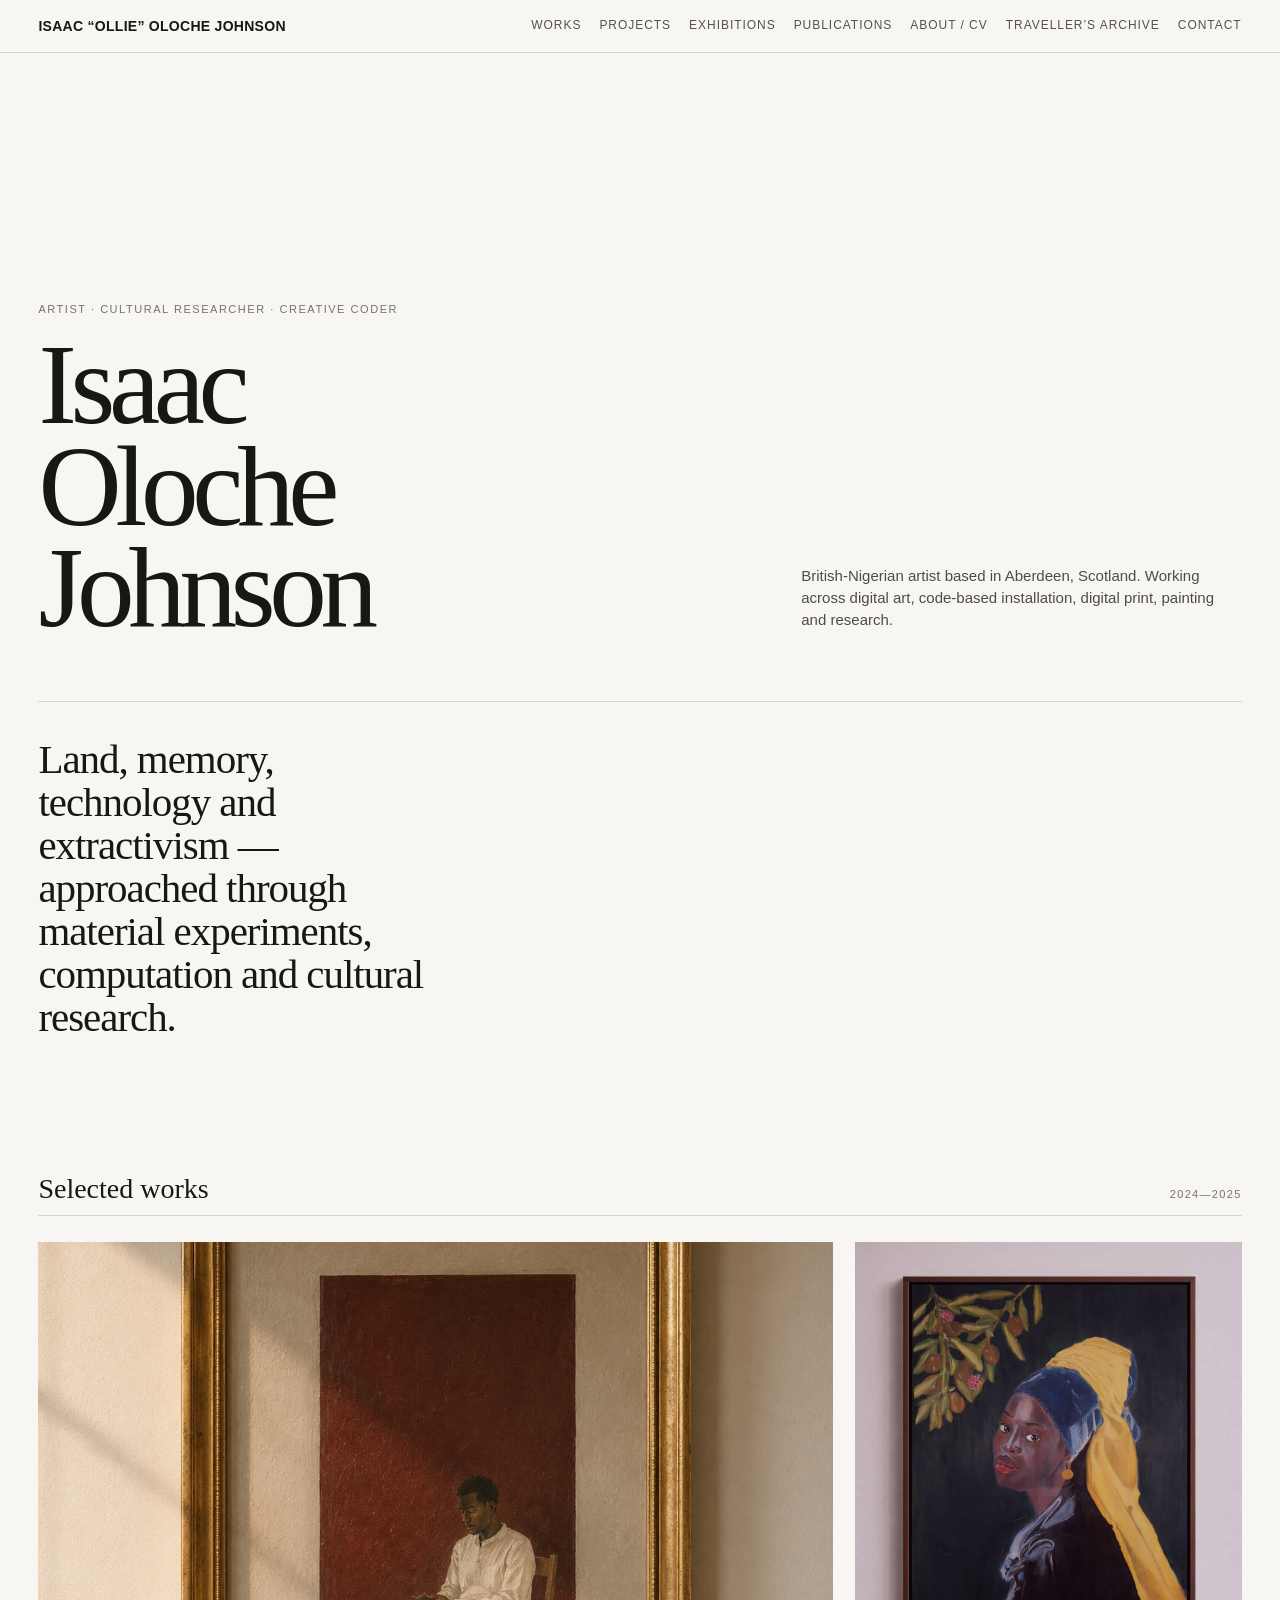
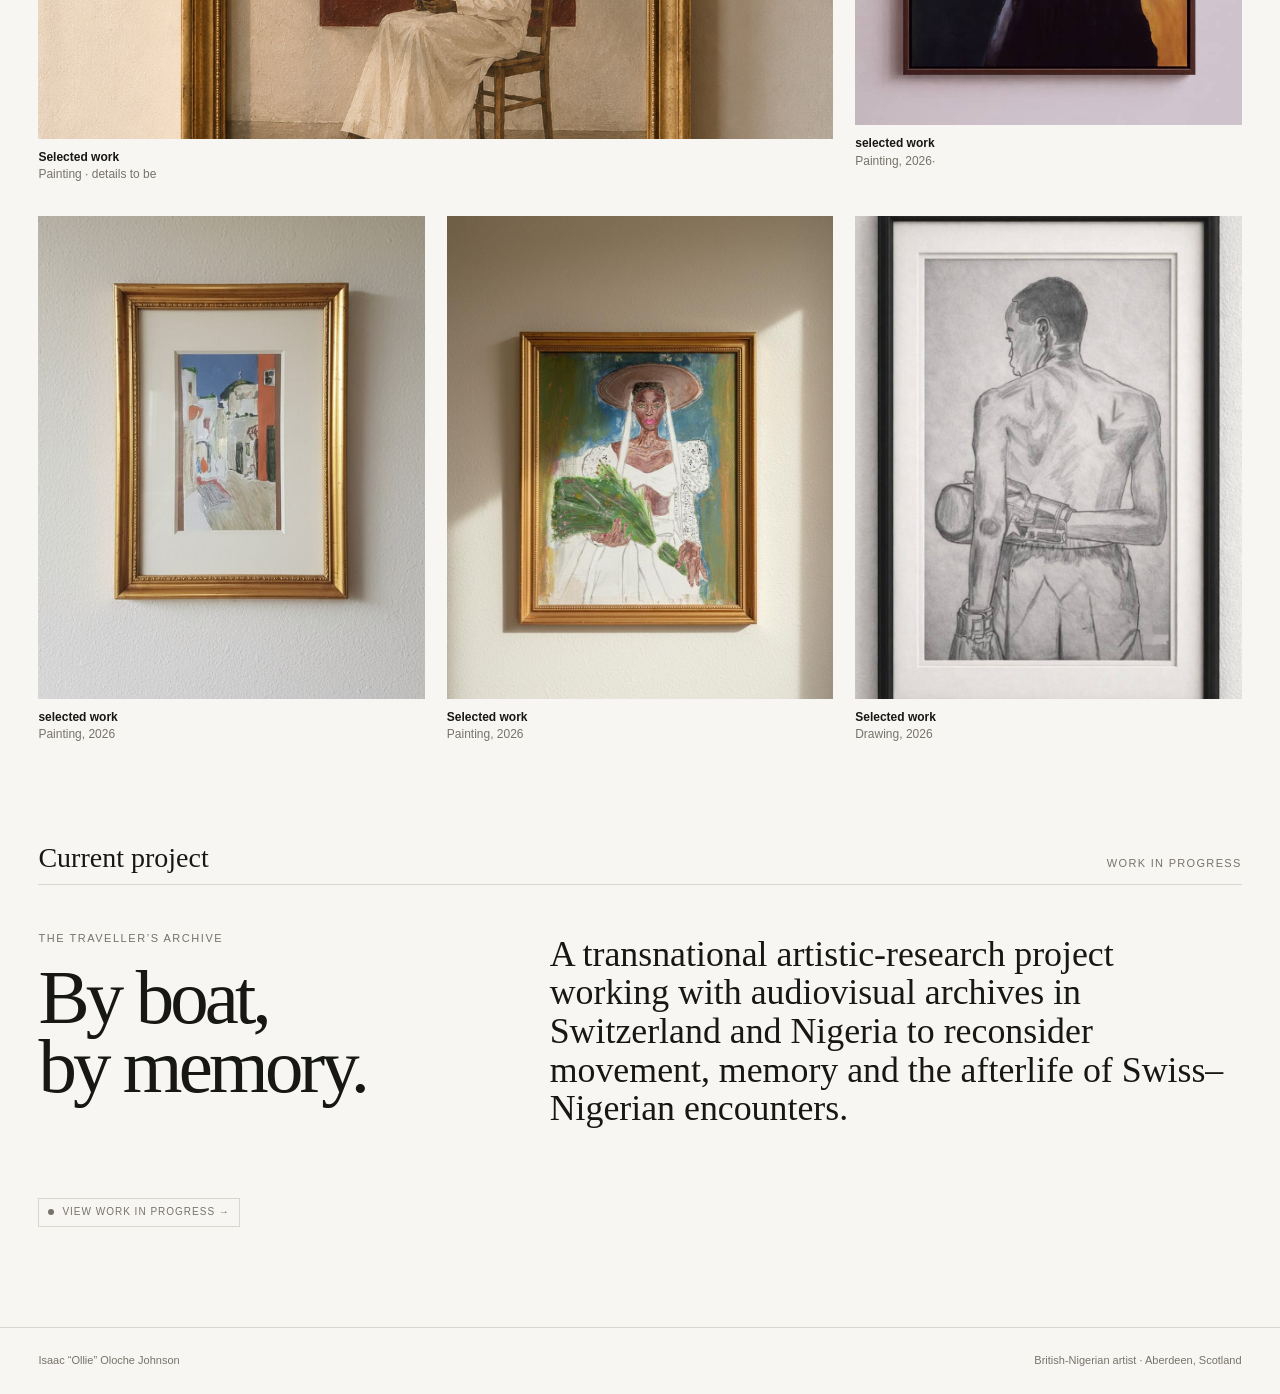
==== index.html @ 5d6c72b5 "Add files via upload" ====
<!doctype html>
<html lang="en">

<head>
    <meta charset="utf-8">
    <meta name="viewport" content="width=device-width,initial-scale=1">
    <title>Works — Ollie</title>
    <meta name="description"
        content="Selected works and projects by British-Nigerian artist Isaac “Ollie” Oloche Johnson.">
    <link rel="stylesheet" href="assets/css/site.css">
</head>

<body>
    <header class="site-header">
        <nav class="nav">
            <a class="brand" href="index.html">ISAAC “OLLIE” OLOCHE JOHNSON</a>
            <div class="menu">
                <a href="index.html">Works</a><a href="projects.html">Projects</a><a
                    href="exhibitions.html">Exhibitions</a>
                <a href="publications.html">Publications</a><a href="about.html">About / CV</a><a
                    href="travellers-archive.html">Traveller’s Archive</a><a href="contact.html">Contact</a>
            </div>
        </nav>
    </header>
    <main>
        <section class="hero">
            <div>
                <p class="kicker">Artist · Cultural researcher · Creative coder</p>
                <h1>Isaac<br>Oloche<br>Johnson</h1>
            </div>
            <div class="hero-note">British-Nigerian artist based in Aberdeen, Scotland. Working across digital art,
                code-based installation, digital print, painting and research.</div>
        </section>
        <section class="intro reveal">
            <p>Land, memory, technology and extractivism — approached through material experiments, computation and
                cultural research.</p>
        </section>
        <div class="section-head">
            <h2>Selected works</h2><span>2024—2025</span>
        </div>
        <section class="work-grid">
            <article class="work-card wide reveal"><a href="#" data-lightbox="assets/images/selected-5.png"><img
                        src="assets/images/selected-5.png" alt="Selected work"></a>
                <div class="meta"><strong>Selected work</strong><br><span class="sub">Painting · details to be
                    </span></div>
            </article>
            <article class="work-card  reveal"><a href="#" data-lightbox="assets/images/selected-1.jpg"><img
                        src="assets/images/selected-1.jpg" alt="Selected work"></a>
                <div class="meta"><strong>selected work</strong><br><span class="sub">Painting, 2026·
                    </span></div>
            </article>
            <article class="work-card  reveal"><a href="dreaming-new-worlds.html"
                    data-lightbox="assets/images/selected-3.jpg"><img src="assets/images/selected-3.jpg"
                        alt="Selected work"></a>
                <div class="meta"><strong>selected work</strong><br><span class="sub">Painting, 2026
                    </span></div>
            </article>
            <article class="work-card  reveal"><a href="#" data-lightbox="assets/images/selected-2.jpg"><img
                        src="assets/images/selected-2.jpg" alt="Selected work"></a>
                <div class="meta"><strong>Selected work</strong><br><span class="sub">Painting, 2026
                    </span></div>
            </article>
            <article class="work-card  reveal"><a href="#" data-lightbox="assets/images/selected-4.jpg"><img
                        src="assets/images/selected-4.jpg" alt="Selected work"></a>
                <div class="meta"><strong>Selected work</strong><br><span class="sub">Drawing, 2026
                    </span></div>
            </article>
        </section>
        <div class="section-head">
            <h2>Current project</h2><span>Work in progress</span>
        </div>
        <section class="page-hero reveal" style="border-bottom:0;padding-top:20px">
            <div>
                <p class="kicker">The Traveller’s Archive</p>
                <h2 style="font:400 clamp(42px,6vw,88px)/.9 Georgia,serif;letter-spacing:-.05em;margin:0">By boat,<br>by
                    memory.</h2>
            </div>
            <div class="lead">A transnational artistic-research project working with audiovisual archives in Switzerland
                and Nigeria to reconsider movement, memory and the afterlife of Swiss–Nigerian encounters.</div>
        </section>
        <div style="padding:20px 0 0"><a class="status" href="travellers-archive.html">View work in progress →</a></div>
    </main>
    <footer class="footer"><span>Isaac “Ollie” Oloche Johnson</span><span>British-Nigerian artist · Aberdeen,
            Scotland</span></footer>
    <div class="lightbox"><button class="close" aria-label="Close">×</button><img alt=""></div>
    <script src="assets/js/site.js"></script>
</body>

</html>
---- assets/css/site.css ----
:root{
  --bg:#f7f6f2; --paper:#fbfaf7; --ink:#171715; --muted:#77736b;
  --line:#d9d6cf; --accent:#9d160f; --max:1480px; --pad:clamp(18px,3vw,48px);
}
*{box-sizing:border-box}
html{scroll-behavior:smooth}
body{margin:0;background:var(--bg);color:var(--ink);font-family:Arial,Helvetica,sans-serif;line-height:1.45}
a{color:inherit;text-decoration:none}
img{display:block;max-width:100%}
.site-header{position:sticky;top:0;z-index:50;background:rgba(247,246,242,.94);backdrop-filter:blur(12px);border-bottom:1px solid var(--line)}
.nav{max-width:var(--max);margin:auto;padding:16px var(--pad);display:flex;align-items:center;justify-content:space-between;gap:24px}
.brand{font-size:14px;letter-spacing:.02em;font-weight:700;white-space:nowrap}
.menu{display:flex;flex-wrap:wrap;justify-content:flex-end;gap:18px;font-size:12px;text-transform:uppercase;letter-spacing:.08em}
.menu a{color:#55524c}.menu a:hover,.menu a.active{color:var(--ink)}
main{max-width:var(--max);margin:auto;padding:0 var(--pad) 100px}
.hero{min-height:72vh;display:grid;grid-template-columns:1.2fr .8fr;gap:8vw;align-items:end;padding:12vh 0 7vh}
.hero h1{font:400 clamp(54px,9vw,150px)/.88 Georgia,"Times New Roman",serif;letter-spacing:-.055em;margin:0}
.hero-note{max-width:430px;margin-bottom:8px;font-size:15px;color:#4f4c47}
.kicker{font-size:11px;text-transform:uppercase;letter-spacing:.14em;color:var(--muted);margin:0 0 16px}
.intro{display:grid;grid-template-columns:1fr 2fr;gap:40px;padding:36px 0;border-top:1px solid var(--line)}
.intro p{font:400 clamp(24px,3.2vw,48px)/1.05 Georgia,serif;letter-spacing:-.025em;margin:0;max-width:1000px}
.section-head{display:flex;justify-content:space-between;align-items:baseline;gap:20px;margin:100px 0 26px;border-bottom:1px solid var(--line);padding-bottom:12px}
.section-head h2{font:400 28px/1 Georgia,serif;margin:0}
.section-head span{font-size:11px;text-transform:uppercase;letter-spacing:.12em;color:var(--muted)}
.work-grid{display:grid;grid-template-columns:repeat(12,1fr);gap:32px 22px}
.work-card{grid-column:span 4}
.work-card.wide{grid-column:span 8}
.work-card.tall{grid-column:span 5}
.work-card img{width:100%;aspect-ratio:4/5;object-fit:cover;background:#e8e6df;transition:transform .6s cubic-bezier(.2,.7,.2,1)}
.work-card.wide img{aspect-ratio:16/10}.work-card.tall img{aspect-ratio:3/4}
.work-card a{display:block;overflow:hidden}.work-card:hover img{transform:scale(1.018)}
.meta{padding-top:10px;font-size:12px}.meta strong{font-weight:600}.meta .sub{color:var(--muted)}
.page-hero{padding:90px 0 50px;display:grid;grid-template-columns:1fr 1.5fr;gap:50px;border-bottom:1px solid var(--line)}
.page-hero h1{font:400 clamp(48px,7vw,105px)/.9 Georgia,serif;letter-spacing:-.05em;margin:0}
.page-hero .lead{font:400 clamp(22px,2.8vw,38px)/1.08 Georgia,serif;max-width:850px;margin:4px 0 0}
.project-intro{display:grid;grid-template-columns:1fr 2fr;gap:40px;padding:42px 0 20px}
.project-intro p{font-size:17px;max-width:760px;margin:0}
.project-gallery{display:grid;grid-template-columns:repeat(12,1fr);gap:20px;margin-top:45px}
.project-gallery figure{margin:0;grid-column:span 6}.project-gallery figure.large{grid-column:span 12}
.project-gallery img{width:100%;max-height:80vh;object-fit:cover}
figcaption{font-size:11px;color:var(--muted);padding:9px 0 20px}
.two-col{display:grid;grid-template-columns:1fr 2fr;gap:40px;padding-top:70px}
.two-col .text{max-width:760px}
.text p{font-size:16px;margin:0 0 18px}.text h3{font:400 25px/1.1 Georgia,serif;margin:35px 0 14px}
.timeline{border-top:1px solid var(--line)}
.timeline-item{display:grid;grid-template-columns:100px 1fr 1fr;gap:25px;padding:18px 0;border-bottom:1px solid var(--line);font-size:14px}
.timeline-item .year{font-weight:700}.timeline-item .place{color:var(--muted)}
.cv-grid{display:grid;grid-template-columns:1fr 2fr;gap:60px;padding-top:55px}
.cv-grid h2{font:400 28px/1 Georgia,serif;margin:0 0 20px}.cv-section{border-top:1px solid var(--line);padding:20px 0}.cv-row{display:grid;grid-template-columns:80px 1fr;gap:20px;padding:7px 0;font-size:14px}.cv-row .year{color:var(--muted)}
.press-list{border-top:1px solid var(--line)}.press{display:grid;grid-template-columns:100px 1fr auto;gap:25px;padding:22px 0;border-bottom:1px solid var(--line);align-items:start}.press small{color:var(--muted)}.press h3{font:400 22px/1.1 Georgia,serif;margin:0 0 6px}.press a{font-size:11px;text-transform:uppercase;letter-spacing:.1em}
.status{display:inline-flex;align-items:center;gap:8px;border:1px solid var(--line);padding:6px 9px;font-size:10px;text-transform:uppercase;letter-spacing:.1em;color:var(--muted)}
.status:before{content:"";width:6px;height:6px;border-radius:50%;background:currentColor}
.quote{margin:70px 0;padding:35px 0;border-top:1px solid var(--line);border-bottom:1px solid var(--line);font:400 clamp(25px,3vw,42px)/1.08 Georgia,serif;max-width:1050px}
.contact{min-height:68vh;display:grid;grid-template-columns:1fr 1fr;align-items:end;gap:50px;padding:90px 0}
.contact h1{font:400 clamp(58px,10vw,150px)/.84 Georgia,serif;letter-spacing:-.06em;margin:0}
.contact-info{font-size:15px}.contact-info p{margin:0 0 20px}.contact-info a{text-decoration:underline;text-decoration-thickness:1px;text-underline-offset:4px}
.footer{border-top:1px solid var(--line);padding:25px var(--pad);display:flex;justify-content:space-between;gap:20px;font-size:11px;color:var(--muted);max-width:100%}
.lightbox{position:fixed;inset:0;background:rgba(12,12,10,.94);display:none;align-items:center;justify-content:center;padding:30px;z-index:100}
.lightbox.open{display:flex}.lightbox img{max-width:94vw;max-height:90vh;object-fit:contain}.close{position:absolute;right:25px;top:18px;color:white;font-size:28px;background:none;border:0;cursor:pointer}
.reveal{opacity:0;transform:translateY(18px);transition:opacity .7s ease,transform .7s ease}.reveal.visible{opacity:1;transform:none}
@media(max-width:850px){
  .nav{align-items:flex-start}.menu{gap:10px 13px}
  .hero,.page-hero,.intro,.project-intro,.two-col,.cv-grid,.contact{grid-template-columns:1fr}
  .hero{min-height:62vh;padding-top:70px;gap:40px}.hero-note{max-width:600px}
  .work-card,.work-card.wide,.work-card.tall{grid-column:span 6}
  .project-gallery figure,.project-gallery figure.large{grid-column:span 12}
  .timeline-item{grid-template-columns:65px 1fr}.timeline-item .place{grid-column:2}
  .press{grid-template-columns:70px 1fr}.press>a{grid-column:2}
}
@media(max-width:560px){
  .menu{font-size:10px;max-width:250px}.brand{font-size:12px}
  main{padding-bottom:60px}.section-head{margin-top:70px}
  .work-card,.work-card.wide,.work-card.tall{grid-column:span 12}
  .footer{flex-direction:column}
}
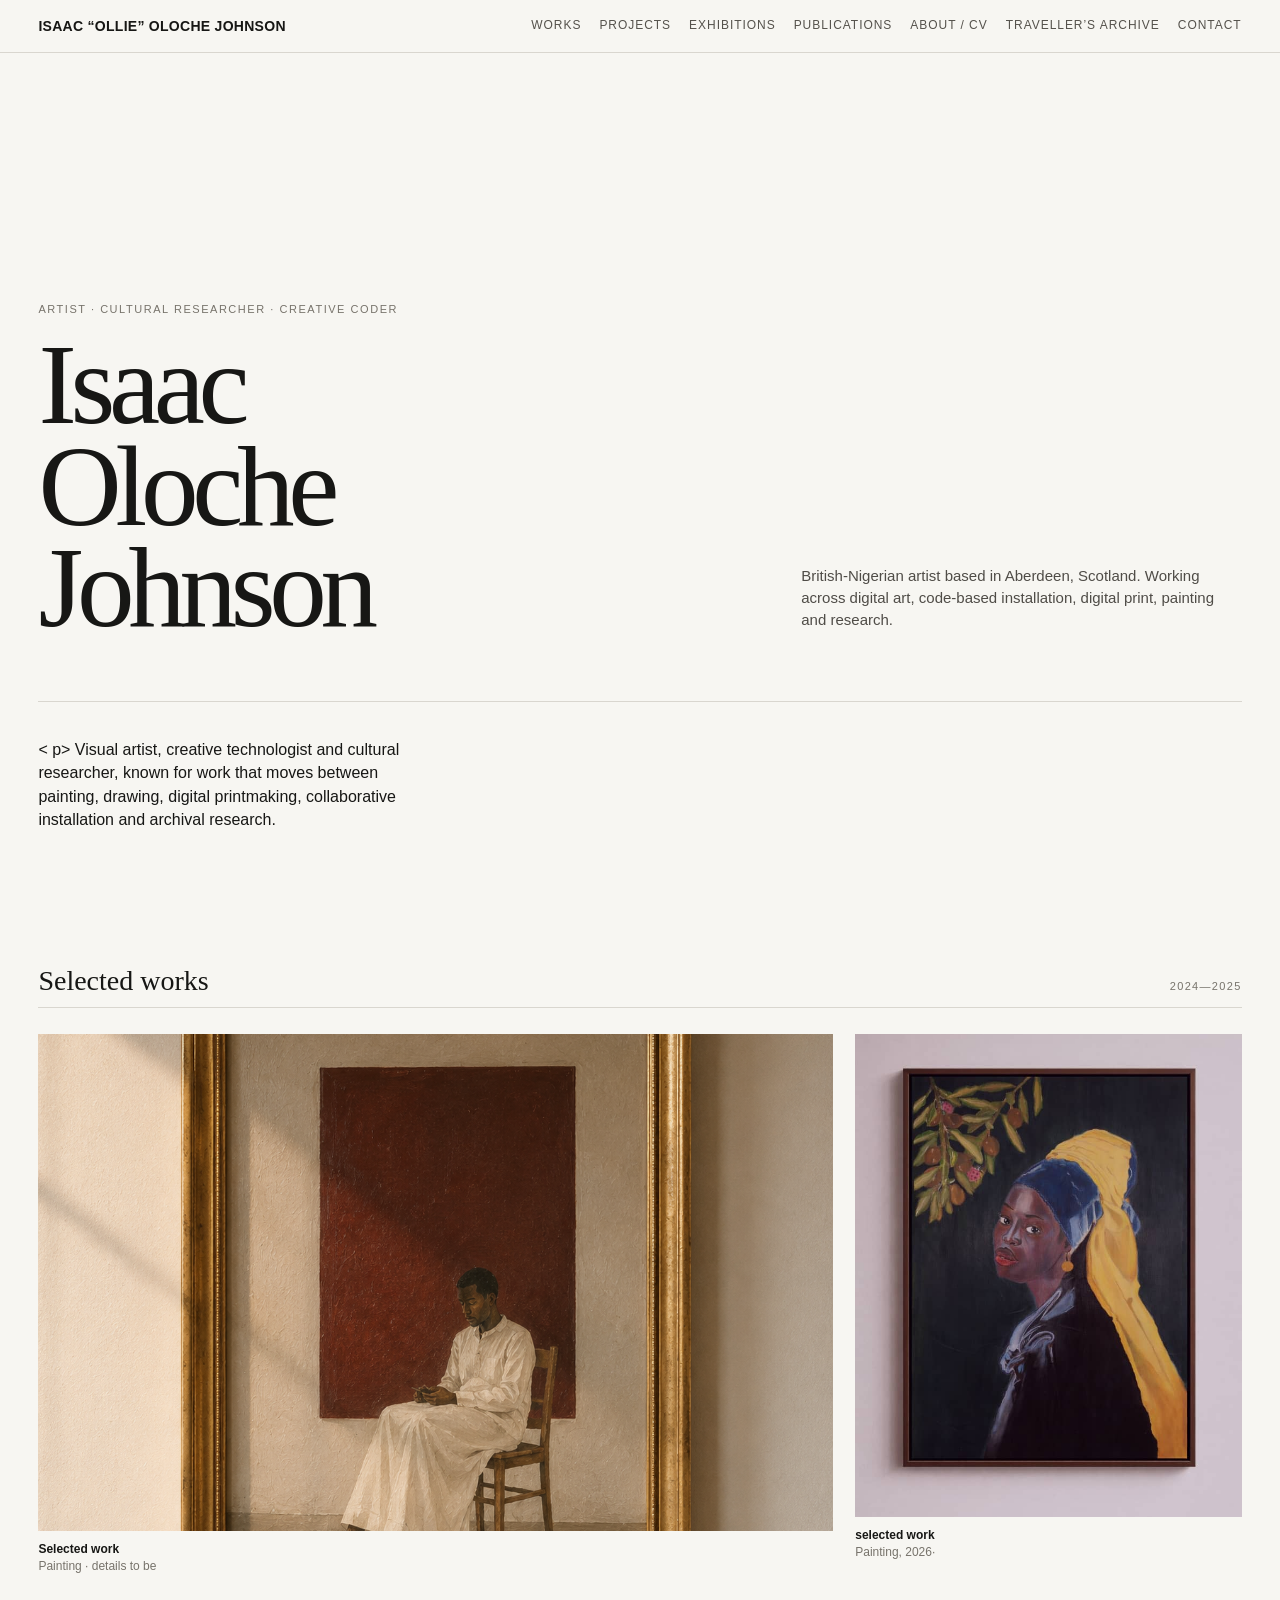
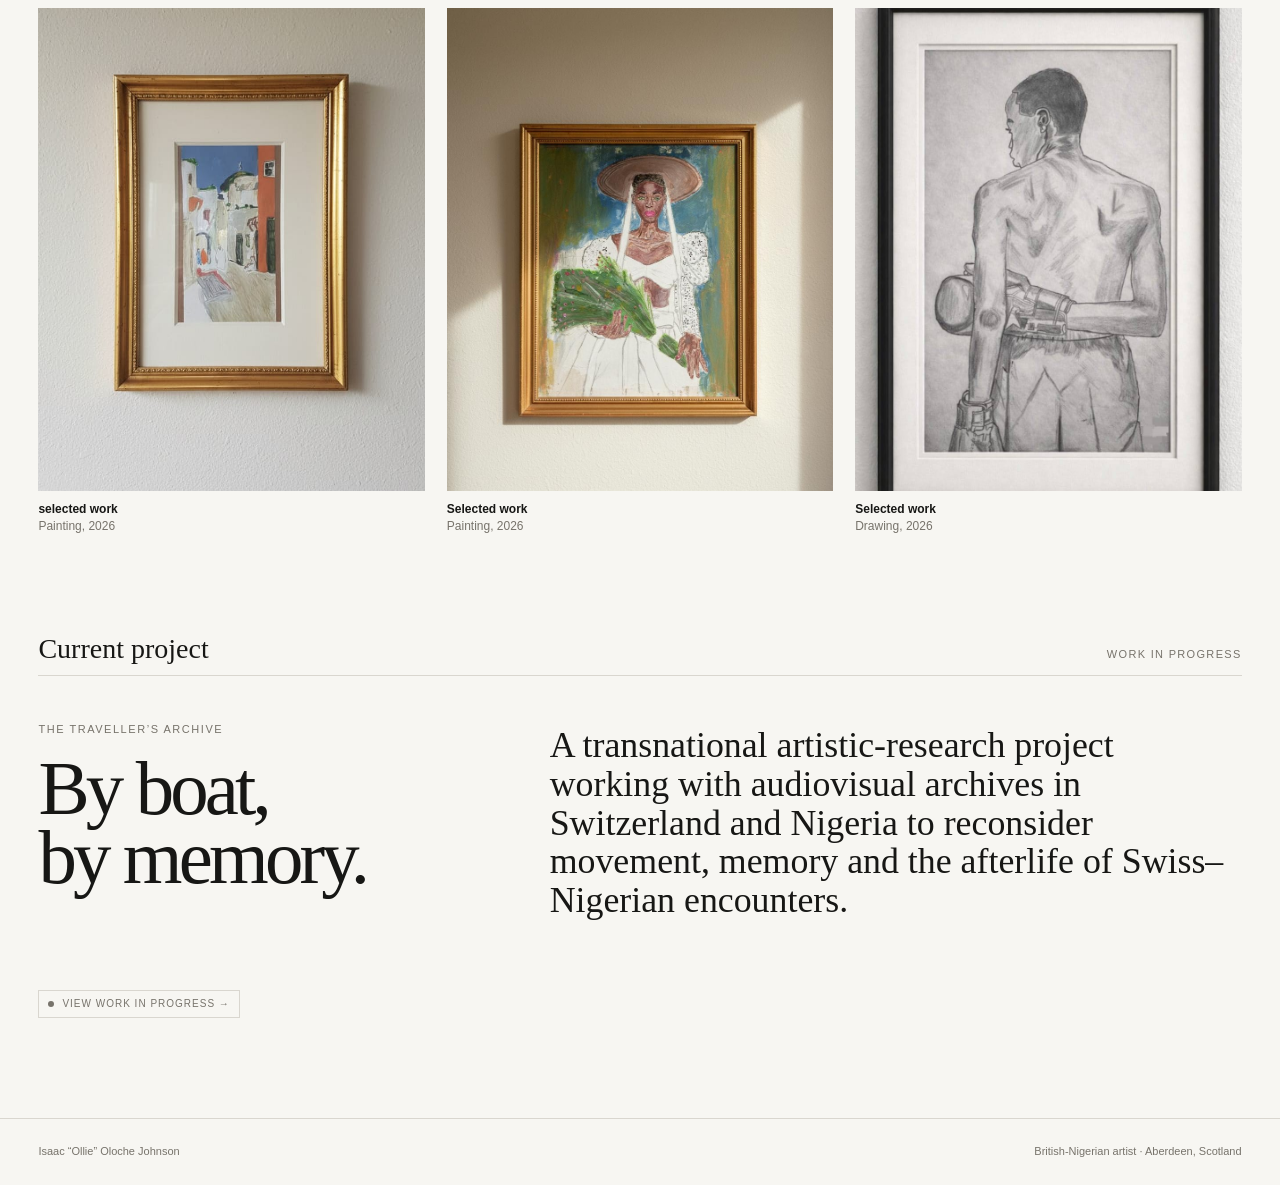
==== commit 80bd941f: "Revise intro section with new artist description Updated the introduction paragraph to reflect the a" ====
--- a/index.html
+++ b/index.html
@@ -32,8 +32,9 @@
                 code-based installation, digital print, painting and research.</div>
         </section>
         <section class="intro reveal">
-            <p>Land, memory, technology and extractivism — approached through material experiments, computation and
-                cultural research.</p>
+            < p> Visual artist, creative technologist and cultural researcher,
+known for work that moves between painting, drawing, digital printmaking, collaborative installation and
+archival research.</p>
         </section>
         <div class="section-head">
             <h2>Selected works</h2><span>2024—2025</span>
@@ -86,4 +87,4 @@
     <script src="assets/js/site.js"></script>
 </body>
 
-</html>+</html>
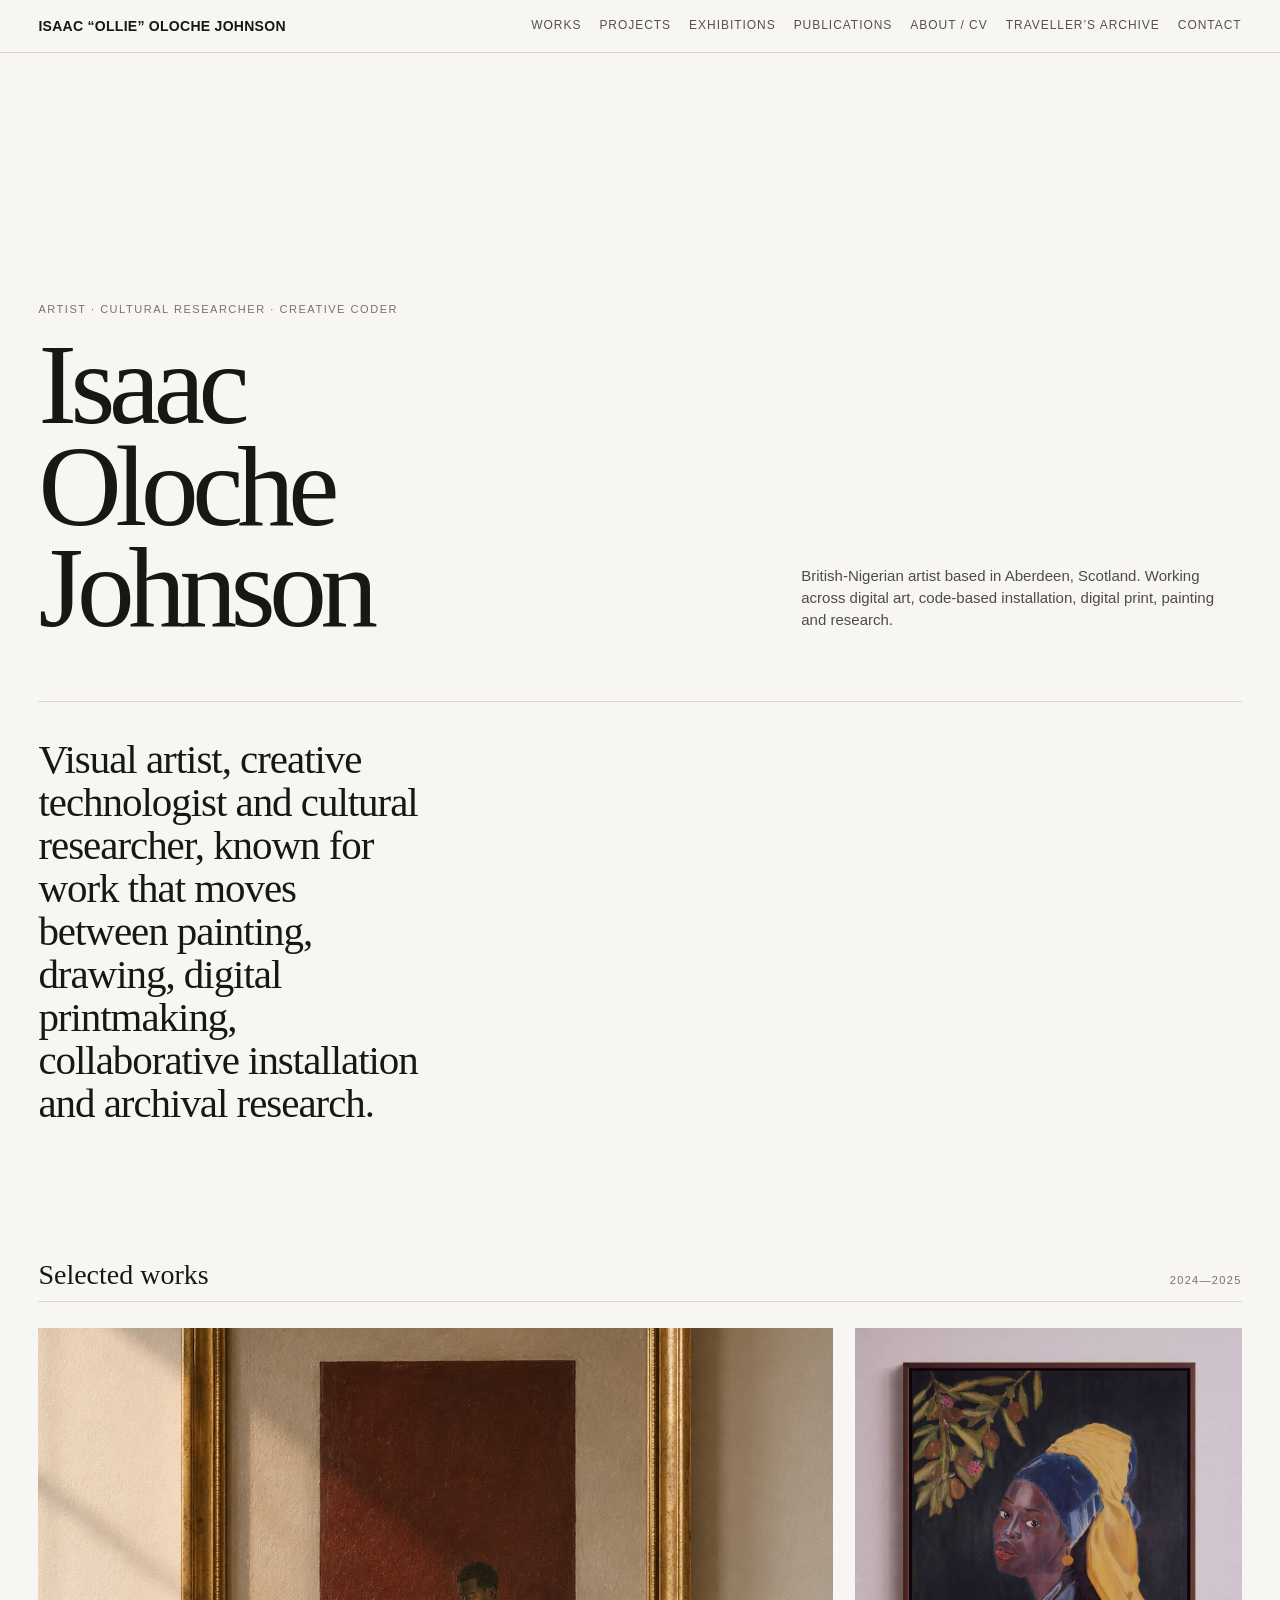
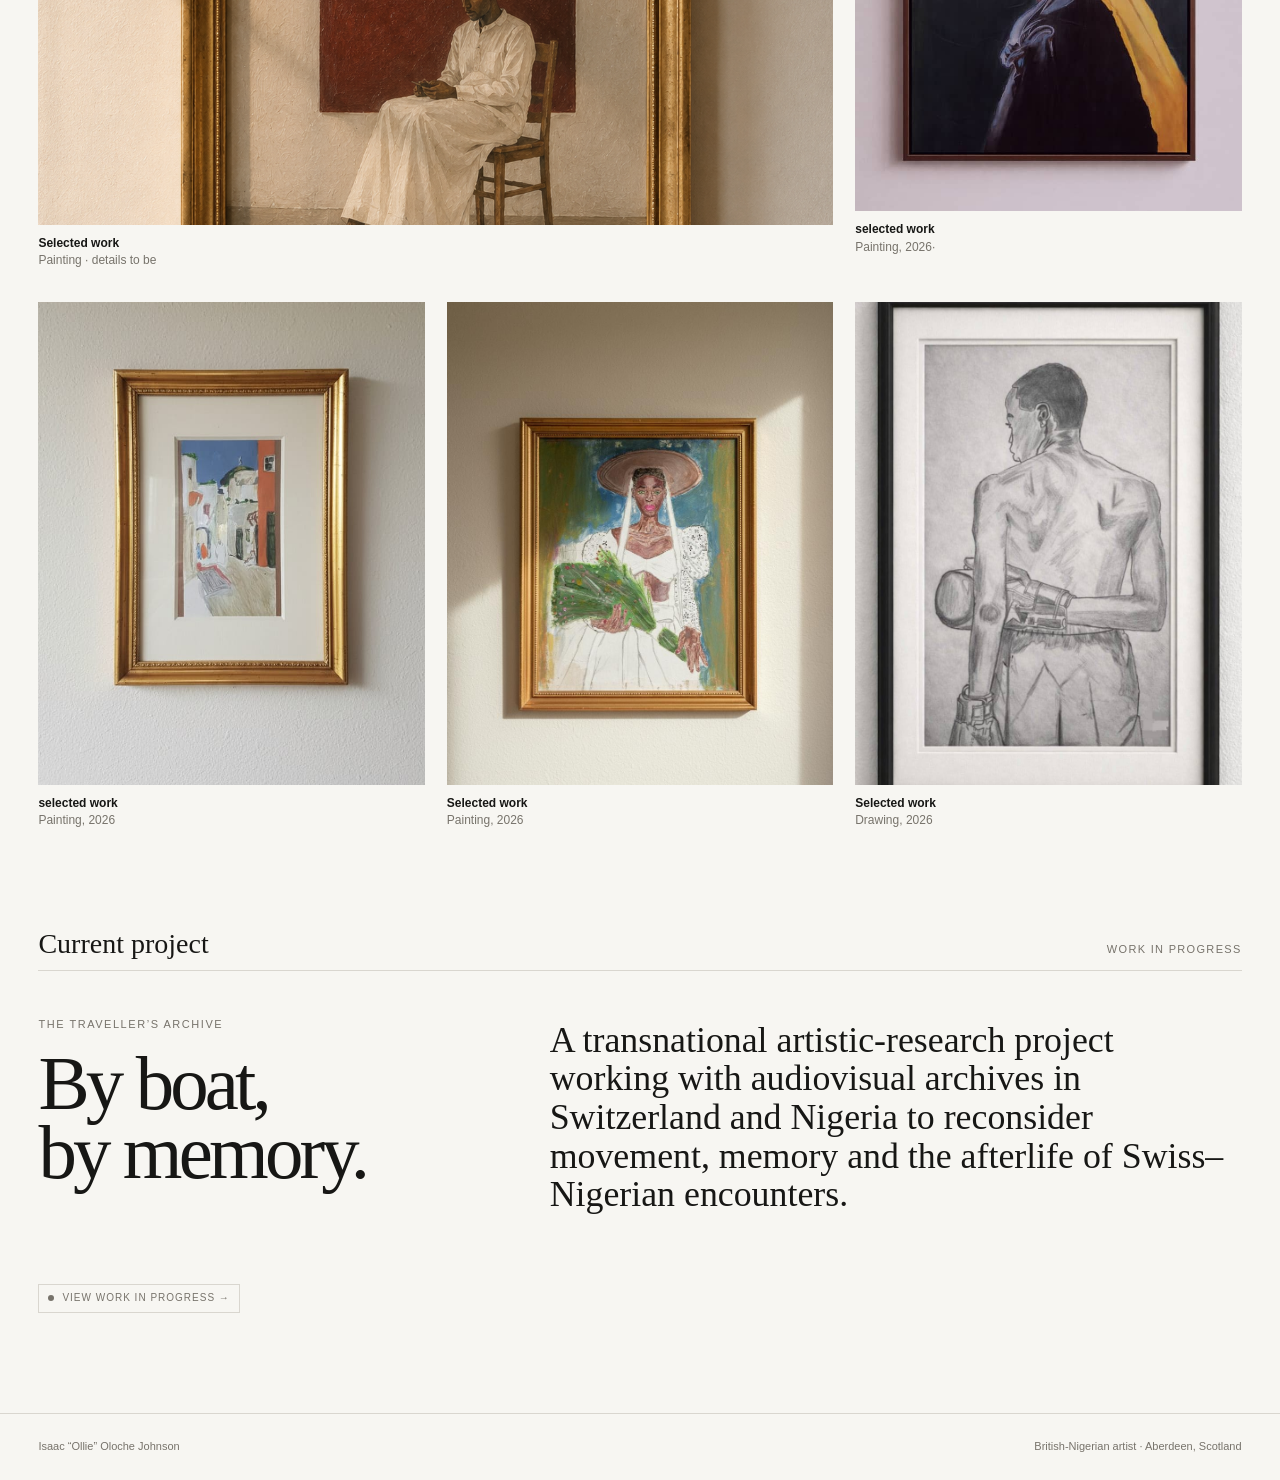
==== commit fe9ee0fd: "Fix HTML tag formatting for intro section" ====
--- a/index.html
+++ b/index.html
@@ -32,7 +32,7 @@
                 code-based installation, digital print, painting and research.</div>
         </section>
         <section class="intro reveal">
-            < p> Visual artist, creative technologist and cultural researcher,
+            <p> Visual artist, creative technologist and cultural researcher,
 known for work that moves between painting, drawing, digital printmaking, collaborative installation and
 archival research.</p>
         </section>
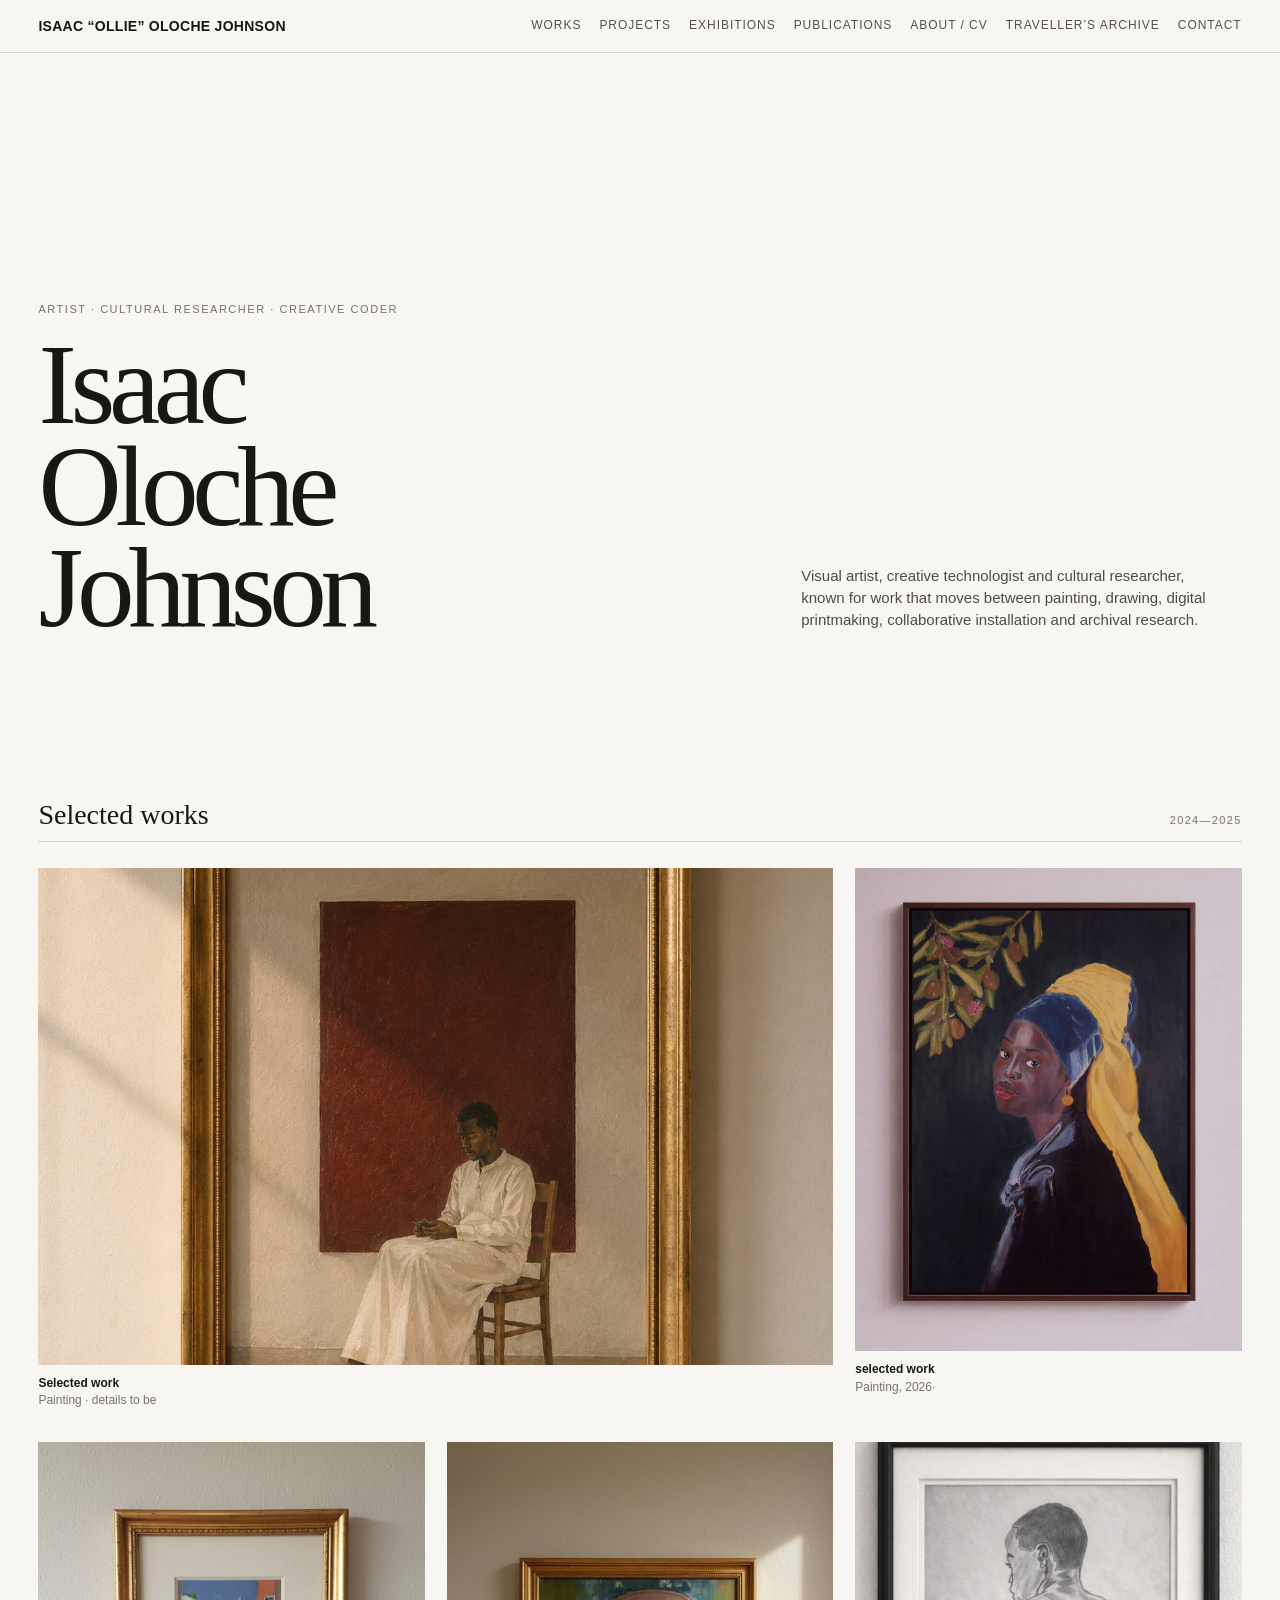
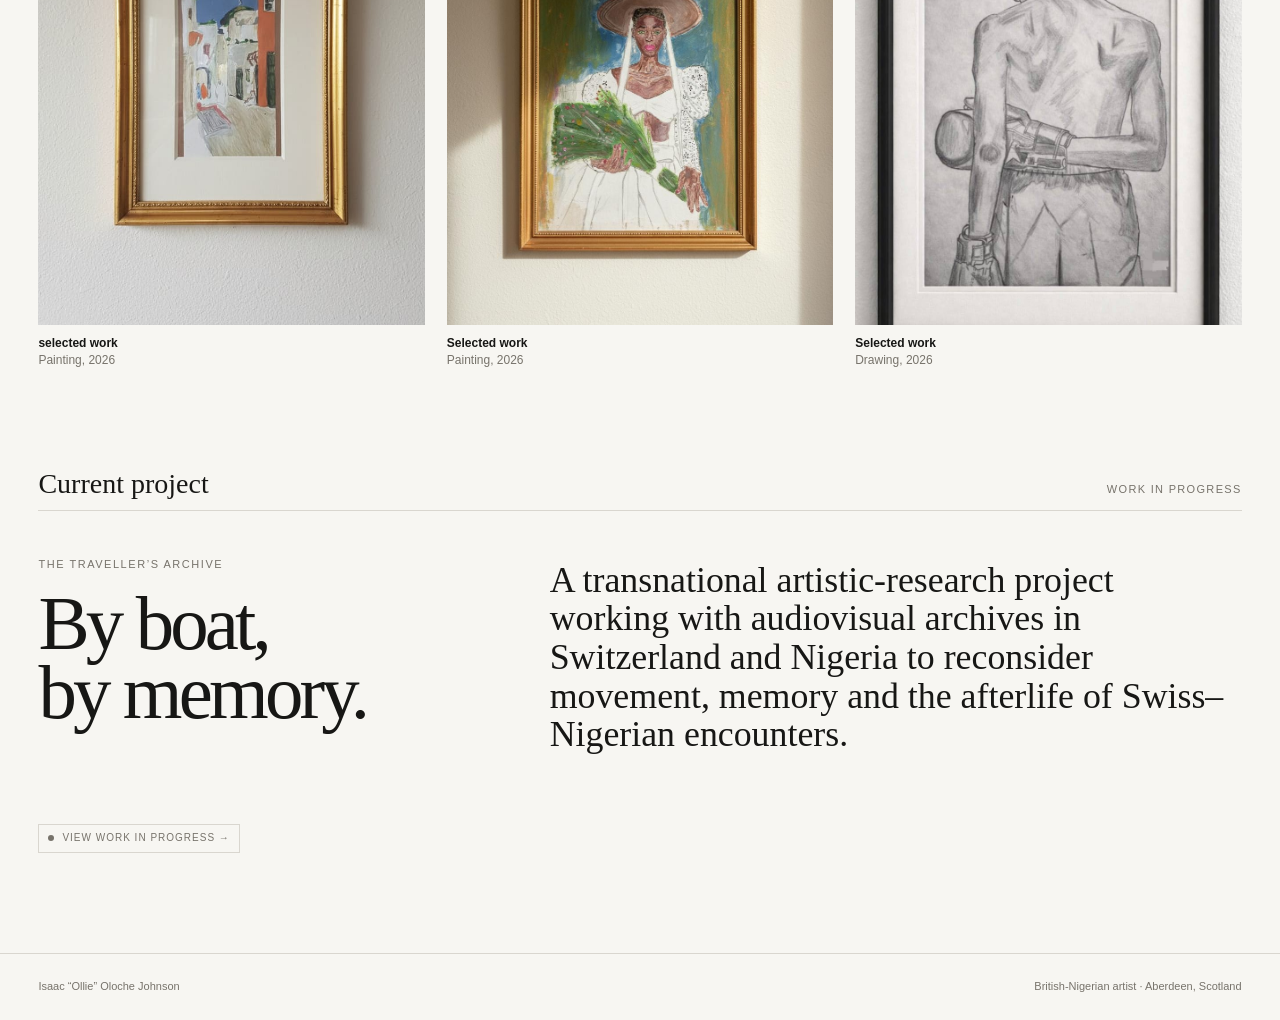
==== commit 37842e56: "Revise hero-note description in index.html Updated the hero-note description to better reflect the a" ====
--- a/index.html
+++ b/index.html
@@ -28,14 +28,11 @@
                 <p class="kicker">Artist · Cultural researcher · Creative coder</p>
                 <h1>Isaac<br>Oloche<br>Johnson</h1>
             </div>
-            <div class="hero-note">British-Nigerian artist based in Aberdeen, Scotland. Working across digital art,
-                code-based installation, digital print, painting and research.</div>
+            <div class="hero-note">Visual artist, creative technologist and cultural researcher,
+known for work that moves between painting, drawing, digital printmaking, collaborative installation and
+archival research.</div>
         </section>
-        <section class="intro reveal">
-            <p> Visual artist, creative technologist and cultural researcher,
-known for work that moves between painting, drawing, digital printmaking, collaborative installation and
-archival research.</p>
-        </section>
+       
         <div class="section-head">
             <h2>Selected works</h2><span>2024—2025</span>
         </div>
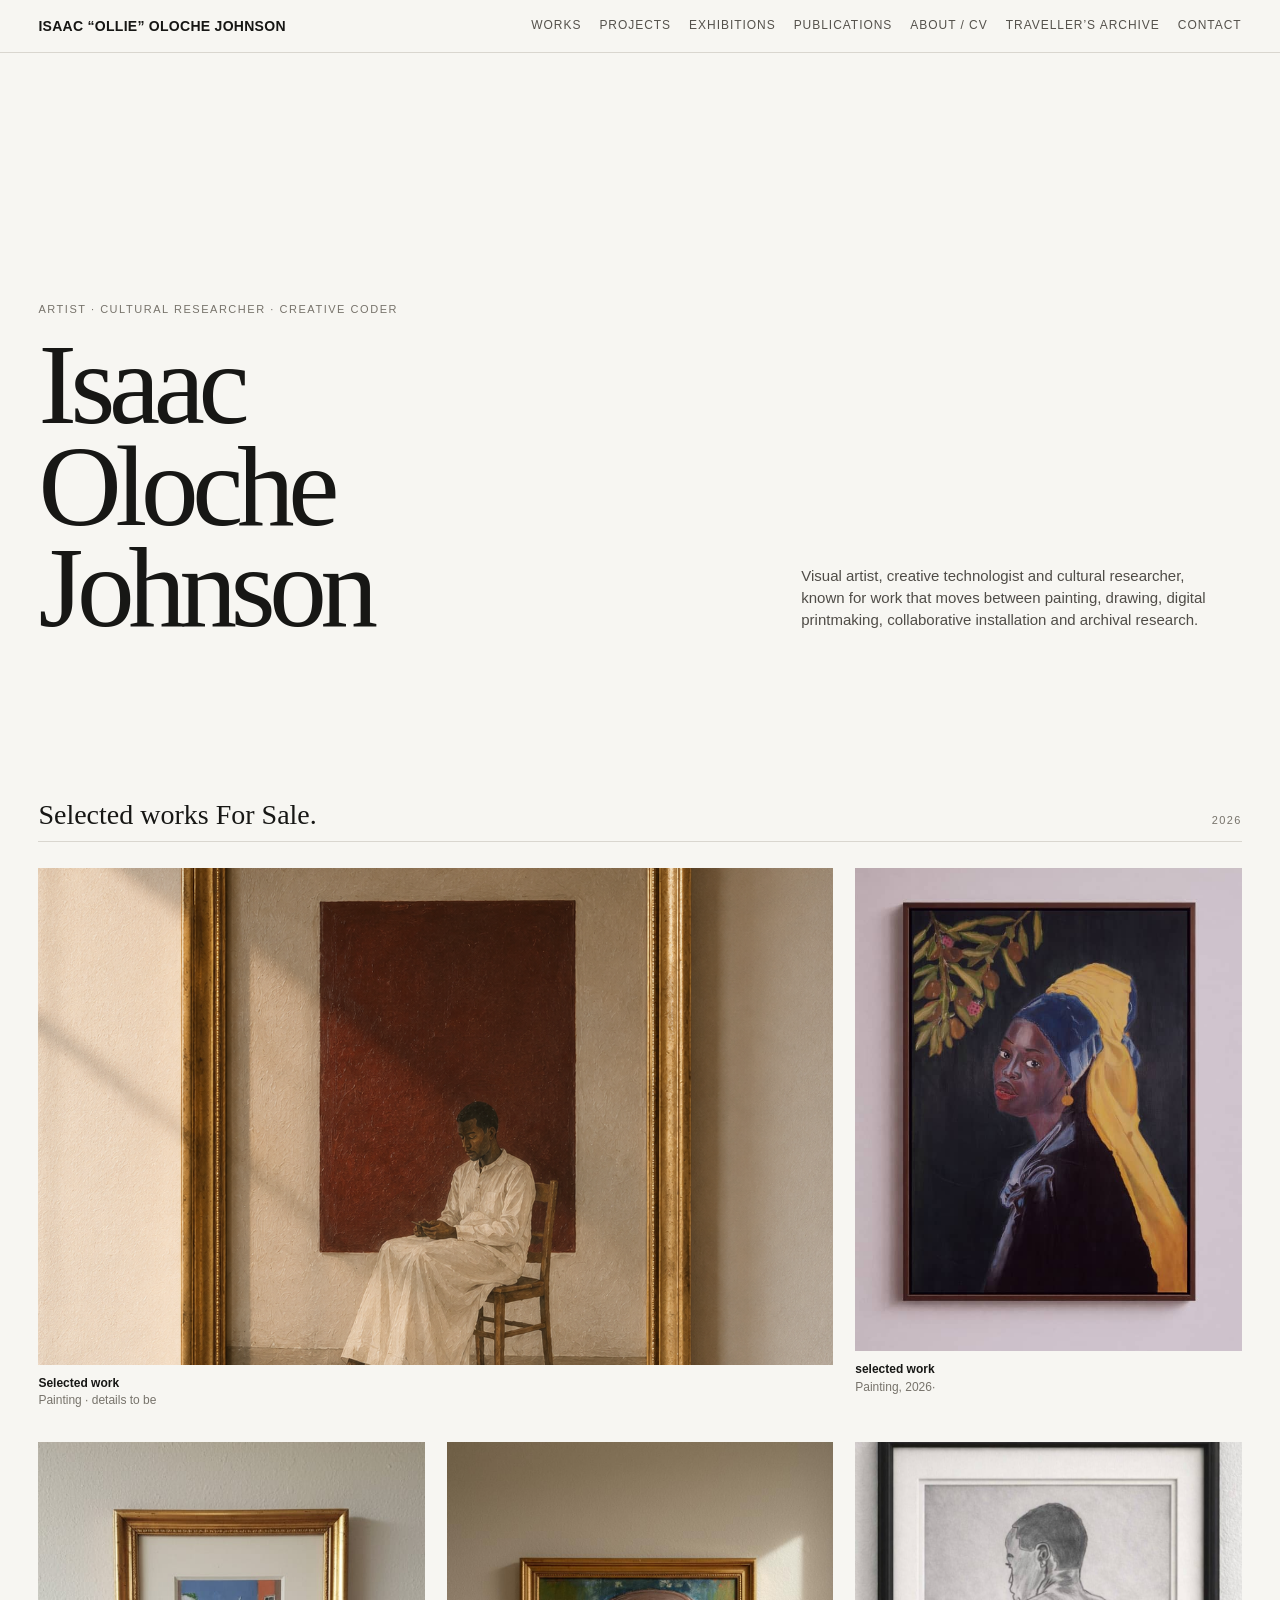
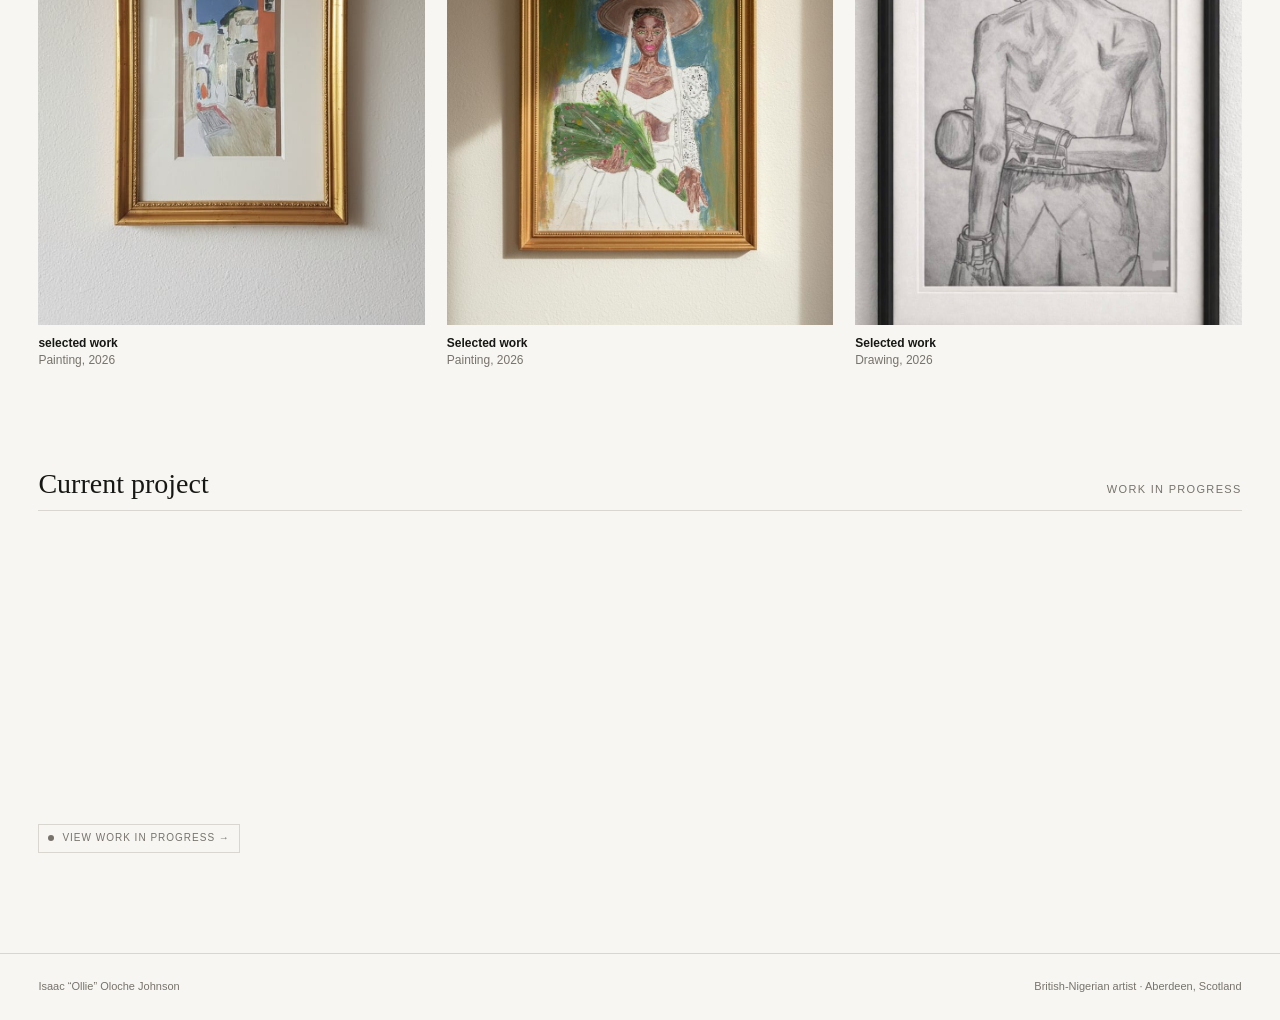
==== commit 9544ce3c: "Update heading and span for selected works section" ====
--- a/index.html
+++ b/index.html
@@ -34,7 +34,7 @@
         </section>
        
         <div class="section-head">
-            <h2>Selected works</h2><span>2024—2025</span>
+            <h2>Selected works For Sale.</h2><span>2026</span>
         </div>
         <section class="work-grid">
             <article class="work-card wide reveal"><a href="#" data-lightbox="assets/images/selected-5.png"><img
